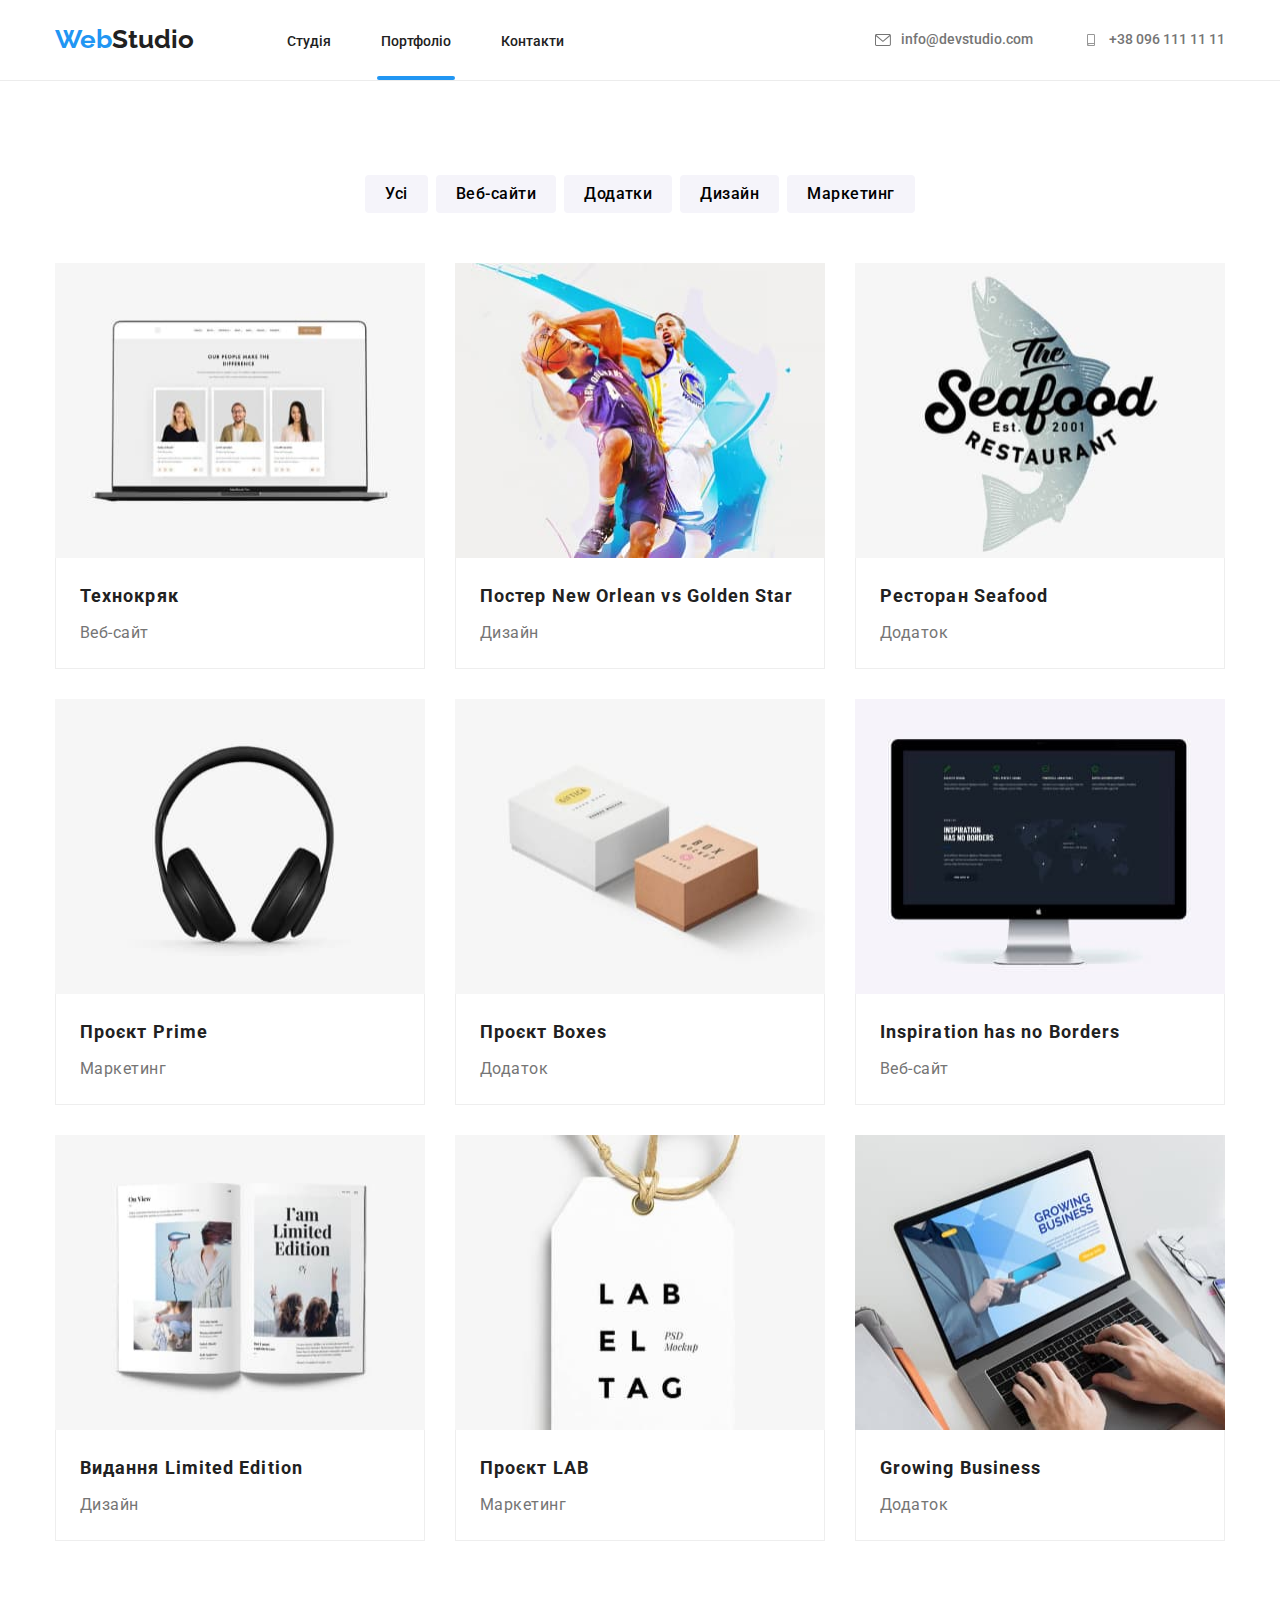
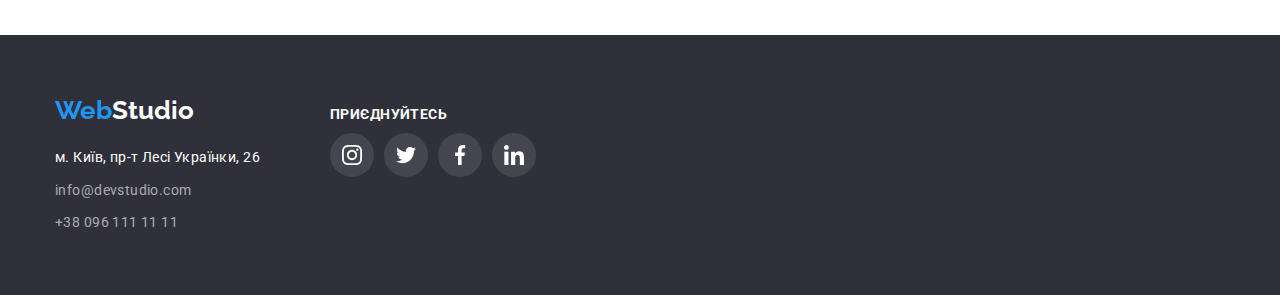
==== portfolio.html @ a3af1e42 "copy from homework5" ====
<!DOCTYPE html>
<html lang="uk">
  <head>
    <meta charset="UTF-8" />
    <meta http-equiv="X-UA-Compatible" content="IE=edge" />
    <meta name="viewport" content="width=device-width, initial-scale=1.0" />
    <link rel="preconnect" href="https://fonts.googleapis.com" />
    <link rel="preconnect" href="https://fonts.gstatic.com" crossorigin />
    <link
      href="https://fonts.googleapis.com/css2?family=Raleway:wght@700&family=Roboto:wght@400;500;700;900&display=swap"
      rel="stylesheet"
    />
    <link
      rel="stylesheet"
      href="https://cdnjs.cloudflare.com/ajax/libs/modern-normalize/1.1.0/modern-normalize.css"
      integrity="sha512-Y0MM+V6ymRKN2zStTqzQ227DWhhp4Mzdo6gnlRnuaNCbc+YN/ZH0sBCLTM4M0oSy9c9VKiCvd4Jk44aCLrNS5Q=="
      crossorigin="anonymous"
      referrerpolicy="no-referrer"
    />
    <link rel="stylesheet" href="./css/styles.css" />
    <title>Портфоліо</title>
  </head>

  <body>
    <!-- Шапка сторінки -->
    <header class="topbar">
      <div class="container topbar-flex">
        <nav class="topbar-navigation">
          <!-- Логотип -->
          <a href="./index.html" class="logo link-options"
            ><span class="word-web">Web</span
            ><span class="studio-header">Studio</span></a
          >
          <!-- Навігація по сторінці -->
          <ul class="topbar-navigation-list">
            <li class="topbar-navigation-group">
              <a
                href="./index.html"
                class="link-options topbar-navigation-link hover-transition"
                >Студія</a
              >
            </li>
            <li class="topbar-navigation-group">
              <a
                href="./portfolio.html"
                class="link-options topbar-navigation-link hover-transition active-porfolio"
                >Портфоліо</a
              >
            </li>
            <li class="topbar-navigation-group">
              <a
                href="#"
                class="link-options topbar-navigation-link hover-transition"
                >Контакти</a
              >
            </li>
          </ul>
        </nav>
        <ul class="topbar-contacts-list">
          <li class="topbar-contacts-group">
            <a
              href="mailto:info@devstudio.com"
              class="link-options topbar-contacts-link hover-transition"
            >
              <svg class="topbar-contacts-icon" width="16" height="12">
                <use href="./images/icomoon/symbol-defs.svg#icon-mail"></use>
              </svg>
              info@devstudio.com</a
            >
          </li>
          <li class="topbar-contacts-group">
            <a
              href="tel:+380961111111"
              class="link-options topbar-contacts-link hover-transition"
            >
              <svg class="topbar-contacts-icon" width="16" height="12">
                <use href="./images/icomoon/symbol-defs.svg#icon-tel"></use>
              </svg>
              +38 096 111 11 11</a
            >
          </li>
        </ul>
      </div>
    </header>
    <!-- Основний контент сторінки -->
    <main>
      <section class="section">
        <div class="container">
          <h1 class="hidden">Портфоліо</h1>
          <ul class="flex-list porfolio-btn-list">
            <li class="porfolio-btn-grop">
              <button type="button" class="portfolio-btn hover-transition">
                Усі
              </button>
            </li>
            <li class="porfolio-btn-grop">
              <button type="button" class="portfolio-btn hover-transition">
                Веб-сайти
              </button>
            </li>
            <li class="porfolio-btn-grop">
              <button type="button" class="portfolio-btn hover-transition">
                Додатки
              </button>
            </li>
            <li class="porfolio-btn-grop">
              <button type="button" class="portfolio-btn hover-transition">
                Дизайн
              </button>
            </li>
            <li class="porfolio-btn-grop">
              <button type="button" class="portfolio-btn hover-transition">
                Маркетинг
              </button>
            </li>
          </ul>
          <ul class="porfolio-link-list">
            <li class="porfolio-link-group">
              <a href="#" class="link-options portfolio-links hover-transition">
                <div class="image-portfolio hover-transition">
                  <img
                    src="./image-porfolio/img-1.jpeg"
                    alt="image-porfolio"
                    width="370"
                    height="295"
                    class="porfolio-link-img"
                  />
                  <div class="image-overlay hover-transition">
                    <p>
                      Ресурс пропонує комплексні пропозиції з різним рівнем
                      функціоналу та сервісів. Все це дозволить відвідувачу
                      отримати вичерпні відомості про компанію чи приватну
                      особу.
                    </p>
                  </div>
                </div>
                <div class="portfolio-tex-under-img">
                  <h2 class="porfolio-link-title">Технокряк</h2>
                  <p class="porfolio-link-text">Веб-сайт</p>
                </div>
              </a>
            </li>
            <li class="porfolio-link-group">
              <a href="#" class="link-options portfolio-links hover-transition">
                <div class="image-portfolio hover-transition">
                  <img
                    src="./image-porfolio/img-2.jpeg"
                    alt="image-porfolio"
                    width="370"
                    height="295"
                    class="porfolio-link-img"
                  />
                  <div class="image-overlay hover-transition">
                    <p>
                      Ресурс пропонує комплексні пропозиції з різним рівнем
                      функціоналу та сервісів. Все це дозволить відвідувачу
                      отримати вичерпні відомості про компанію чи приватну
                      особу.
                    </p>
                  </div>
                </div>
                <div class="portfolio-tex-under-img">
                  <h2 class="porfolio-link-title">
                    Постер New Orlean vs Golden Star
                  </h2>
                  <p class="porfolio-link-text">Дизайн</p>
                </div>
              </a>
            </li>
            <li class="porfolio-link-group">
              <a href="#" class="link-options portfolio-links hover-transition">
                <div class="image-portfolio hover-transition">
                  <img
                    src="./image-porfolio/img-3.jpeg"
                    alt="image-porfolio"
                    width="370"
                    height="295"
                    class="porfolio-link-img"
                  />
                  <div class="image-overlay hover-transition">
                    <p>
                      Ресурс пропонує комплексні пропозиції з різним рівнем
                      функціоналу та сервісів. Все це дозволить відвідувачу
                      отримати вичерпні відомості про компанію чи приватну
                      особу.
                    </p>
                  </div>
                </div>
                <div class="portfolio-tex-under-img">
                  <h2 class="porfolio-link-title">Ресторан Seafood</h2>
                  <p class="porfolio-link-text">Додаток</p>
                </div>
              </a>
            </li>
            <li class="porfolio-link-group">
              <a href="#" class="link-options portfolio-links hover-transition">
                <div class="image-portfolio hover-transition">
                  <img
                    src="./image-porfolio/img-4.jpeg"
                    alt="image-porfolio"
                    width="370"
                    height="295"
                    class="porfolio-link-img"
                  />
                  <div class="image-overlay hover-transition">
                    <p>
                      Ресурс пропонує комплексні пропозиції з різним рівнем
                      функціоналу та сервісів. Все це дозволить відвідувачу
                      отримати вичерпні відомості про компанію чи приватну
                      особу.
                    </p>
                  </div>
                </div>
                <div class="portfolio-tex-under-img">
                  <h2 class="porfolio-link-title">Проєкт Prime</h2>
                  <p class="porfolio-link-text">Маркетинг</p>
                </div>
              </a>
            </li>
            <li class="porfolio-link-group">
              <a href="#" class="link-options portfolio-links hover-transition">
                <div class="image-portfolio hover-transition">
                  <img
                    src="./image-porfolio/img-5.jpeg"
                    alt="image-porfolio"
                    width="370"
                    height="295"
                    class="porfolio-link-img"
                  />
                  <div class="image-overlay hover-transition">
                    <p>
                      Ресурс пропонує комплексні пропозиції з різним рівнем
                      функціоналу та сервісів. Все це дозволить відвідувачу
                      отримати вичерпні відомості про компанію чи приватну
                      особу.
                    </p>
                  </div>
                </div>
                <div class="portfolio-tex-under-img">
                  <h2 class="porfolio-link-title">Проєкт Boxes</h2>
                  <p class="porfolio-link-text">Додаток</p>
                </div>
              </a>
            </li>
            <li class="porfolio-link-group">
              <a href="#" class="link-options portfolio-links hover-transition">
                <div class="image-portfolio hover-transition">
                  <img
                    src="./image-porfolio/img-6.jpeg"
                    alt="image-porfolio"
                    width="370"
                    height="295"
                    class="porfolio-link-img"
                  />
                  <div class="image-overlay hover-transition">
                    <p>
                      Ресурс пропонує комплексні пропозиції з різним рівнем
                      функціоналу та сервісів. Все це дозволить відвідувачу
                      отримати вичерпні відомості про компанію чи приватну
                      особу.
                    </p>
                  </div>
                </div>
                <div class="portfolio-tex-under-img">
                  <h2 class="porfolio-link-title">
                    Inspiration has no Borders
                  </h2>
                  <p class="porfolio-link-text">Веб-сайт</p>
                </div>
              </a>
            </li>
            <li class="porfolio-link-group">
              <a href="#" class="link-options portfolio-links hover-transition">
                <div class="image-portfolio hover-transition">
                  <img
                    src="./image-porfolio/img-7.jpeg"
                    alt="image-porfolio"
                    width="370"
                    height="295"
                    class="porfolio-link-img"
                  />
                  <div class="image-overlay hover-transition">
                    <p>
                      Ресурс пропонує комплексні пропозиції з різним рівнем
                      функціоналу та сервісів. Все це дозволить відвідувачу
                      отримати вичерпні відомості про компанію чи приватну
                      особу.
                    </p>
                  </div>
                </div>
                <div class="portfolio-tex-under-img">
                  <h2 class="porfolio-link-title">Видання Limited Edition</h2>
                  <p class="porfolio-link-text">Дизайн</p>
                </div>
              </a>
            </li>
            <li class="porfolio-link-group">
              <a href="#" class="link-options portfolio-links hover-transition">
                <div class="image-portfolio hover-transition">
                  <img
                    src="./image-porfolio/img-8.jpeg"
                    alt="image-porfolio"
                    width="370"
                    height="295"
                    class="porfolio-link-img"
                  />
                  <div class="image-overlay hover-transition">
                    <p>
                      Ресурс пропонує комплексні пропозиції з різним рівнем
                      функціоналу та сервісів. Все це дозволить відвідувачу
                      отримати вичерпні відомості про компанію чи приватну
                      особу.
                    </p>
                  </div>
                </div>
                <div class="portfolio-tex-under-img">
                  <h2 class="porfolio-link-title">Проєкт LAB</h2>
                  <p class="porfolio-link-text">Маркетинг</p>
                </div>
              </a>
            </li>
            <li class="porfolio-link-group">
              <a href="#" class="link-options portfolio-links hover-transition">
                <div class="image-portfolio hover-transition">
                  <img
                    src="./image-porfolio/img-9.jpeg"
                    alt="image-porfolio"
                    width="370"
                    height="295"
                    class="porfolio-link-img"
                  />
                  <div class="image-overlay hover-transition">
                    <p>
                      Ресурс пропонує комплексні пропозиції з різним рівнем
                      функціоналу та сервісів. Все це дозволить відвідувачу
                      отримати вичерпні відомості про компанію чи приватну
                      особу.
                    </p>
                  </div>
                </div>
                <div class="portfolio-tex-under-img">
                  <h2 class="porfolio-link-title">Growing Business</h2>
                  <p class="porfolio-link-text">Додаток</p>
                </div>
              </a>
            </li>
          </ul>
        </div>
      </section>
    </main>

    <!-- Підвал сторінки -->
    <footer class="basement">
      <div class="container basement-container">
        <div class="basement-logo-con">
          <a href="./index.html" class="logo link-options logo-basement"
            ><span class="word-web">Web</span
            ><span class="studio-footer">Studio</span></a
          >
          <address class="basement-adress-section">
            <ul class="basement-list">
              <li class="basement-group">
                <a
                  href="https://goo.gl/maps/L8f5SfHQkq7jRVht7"
                  class="link-options basement-address hover-transition"
                  >м. Київ, пр-т Лесі Українки, 26
                </a>
              </li>
              <li class="basement-group">
                <a
                  href="mailto:info@devstudio.com"
                  class="link-options basement-contacts hover-transition"
                  >info@devstudio.com
                </a>
              </li>
              <li class="basement-group">
                <a
                  href="tel:+380961111111"
                  class="link-options basement-contacts hover-transition"
                  >+38 096 111 11 11
                </a>
              </li>
            </ul>
          </address>
        </div>
        <div class="basement-icon-group">
          <p class="basement-soc our-features-title">приєднуйтесь</p>
          <ul class="soc-group">
            <li class="soc-list">
              <a
                href="#"
                class="link-options basement-social-link hover-transition"
              >
                <svg class="social-link-icon" width="20" height="20">
                  <use
                    href="./images/icomoon/symbol-defs.svg#icon-instagram"
                  ></use>
                </svg>
              </a>
            </li>
            <li class="soc-list">
              <a
                href="#"
                class="link-options basement-social-link hover-transition"
              >
                <svg class="social-link-icon" width="20" height="20">
                  <use
                    href="./images/icomoon/symbol-defs.svg#icon-twitter"
                  ></use>
                </svg>
              </a>
            </li>
            <li class="soc-list">
              <a
                href="#"
                class="basement-social-link link-options hover-transition"
              >
                <svg class="social-link-icon" width="20" height="20">
                  <use
                    href="./images/icomoon/symbol-defs.svg#icon-facebook"
                  ></use>
                </svg>
              </a>
            </li>
            <li class="soc-list">
              <a
                href="#"
                class="basement-social-link link-options hover-transition"
              >
                <svg class="social-link-icon" width="20" height="20">
                  <use
                    href="./images/icomoon/symbol-defs.svg#icon-linkedin"
                  ></use>
                </svg>
              </a>
            </li>
          </ul>
        </div>
      </div>
    </footer>
  </body>
</html>
---- css/styles.css ----
/* ---------------------------------- COLORS --------------------------------- */
:root{
    --primery-text-color: #212121;
    --additional-text-color: #FFFFFF;
    --paragraph-tex-color: #757575;
    --text-hover-color: #2196F3;
    --footer-contact-color: rgba(255, 255, 255, 0.6);
    --background-color: #ffffff;
    --background-color-additional: #2f303a;
    --background-color-special: #F5F4FA;
    --social-main-color: #AFB1B8;
}

/* ------------- body+logo+head+footer (тіло+логотип+шапка+підвал) ----------- */
/* ----- body (тіло) -----*/
body {
    background-color: #FFFFFF;
    font-family: 'Roboto', sans-serif;
    color: var(--primery-text-color);
}

.hidden{
    position: absolute;
    white-space: nowrap;
    width: 1px;
    height: 1px;
    overflow: hidden;
    border: 0;
    padding: 0;
    clip: rect(0 0 0 0);
    clip-path: inset(50%);
    margin: -1px;
}

.is-hidden{
    visibility: hidden;
    opacity: 0;
    pointer-events: none;
}

/* links option (налаштування для посилать) */
.link-options {
    text-decoration: none;
}

h1,h2,h3,h4,h5,p,ul {
    margin: 0;
}

ul,ol{
    margin: 0;
    padding-left: 0;
}

.container{
    width: 1200px;
    padding-left: 15px;
    padding-right: 15px;
    margin: 0 auto;
}

.hover-transition {
    transition-duration: 250ms;
    transition-timing-function: cubic-bezier(0.4, 0, 0.2, 1);
}

/* .active{} */

/* ---------------------------------- LOGO ----------------------------------- */
/* "web" and "studio" style logo (in header and footer) */
.logo {
    font-family: 'Raleway', sans-serif;
    padding-top: 24px;
    padding-bottom: 25px;
}

/* options font LOGO (located in header and footer) */
.word-web,
.studio-header,
.studio-footer{
    font-weight: 700;
    font-size: 26px;
    line-height: 1.19;
}

/* options for tex "web" in logo */
.word-web {
    color: var(--text-hover-color);
}
/* options for tex "studio" in header logo */
.studio-header {
    color: var(--primery-text-color);
}
/* options for tex "studio" in footer logo */
.studio-footer {
    color: var(--additional-text-color);
}

/* ---------------------------- footer logo option --------------------------- */
.logo-basement {
    padding: 0;
}

/* =========================== HEADER (шапка сайта) ========================== */
/* header navigation options (налаштування шапки) */
.topbar { 
    border-bottom: 1px solid #ECECEC;
}

.topbar-flex {
    box-sizing: border-box;
    display: flex;
    justify-content: center;
}

.topbar-navigation-link, 
.topbar-contacts-link {
    font-weight: 500;
    font-size: 14px;
    line-height: 1.14;
}

.topbar-contacts-link{
    display: flex;
    align-items: center;
}

.topbar-navigation-list,
.topbar-contacts-list{
    list-style: none;
    display: flex;
}

/* ---------------------------- header navigation ---------------------------- */
/* header navigation section options (налаштування секції навігації) */
.topbar-navigation{
    display: inline-flex;
    justify-content: center;
}

.topbar-navigation-list{
    gap: 50px;
    margin-left: 93px;
}

/* header navigation list options (налаштування списку навігації) */
.topbar-navigation-group {
    margin-top: 32px;
}

/* header navigation link options (налаштування рядків списку навігації) */
.topbar-navigation-link{
    color: var(--primery-text-color);
    padding-top: 32px;
    padding-bottom: 32px;

    position: relative;
}
.topbar-navigation-link:hover,
.topbar-navigation-link:focus{
    color: var(--text-hover-color);
}

.active-main::after{
    content: '';
    position: absolute;
    bottom: 1px;
    left: -3px;
    width: 48px;
    height: 4px;
    background-color: var(--text-hover-color);
    border-radius: 2px;
}

.active-porfolio::after{
    content: '';
    position: absolute;
    bottom: 1px;
    left: -4px;
    width: 78px;
    height: 4px;
    background-color: var(--text-hover-color);
    border-radius: 2px;
}

/* ----------------------------- header contacts ----------------------------- */
.topbar-contacts-list{
    gap: 50px;
    margin-left: auto;
}

/* header contacts list options (налаштування списку контактів) */
.topbar-contacts-group {
    display: flex;
}

/* header contacts color and hover (налаштування контактів в шапці) */
.topbar-contacts-link {
    color: var(--paragraph-tex-color);
    padding-top: 32px;
    padding-bottom: 32px;
    fill: var(--paragraph-tex-color);
}
.topbar-contacts-link:focus ,
.topbar-contacts-link:hover {
    color: var(--text-hover-color);
    fill: var(--text-hover-color);
}

.topbar-contacts-icon{
margin-right: 10px;
}



/* -====================== FOOTER section (підвал сайту) ======================*/
/* footer section options (налаштування підвалу) */
.basement {
    background-color: var(--background-color-additional);
    padding-top: 60px;
    padding-bottom: 60px;
}

/* footer list options (налаштування списку в підвалі) */
.basement-list {
    display: inline;
    list-style: none;
}

.basement-logo {
    margin-bottom: 30px;
}

.basement-group{
    display: block;
    margin-bottom: 9px;
}

.basement-group:last-child{
    margin-bottom: 0;
}

/* footer address options (налаштування адреси в підвалі) */
.basement-address,
.basement-contacts{
    font-style: normal;
    font-weight: 400;
    font-size: 14px;
    line-height: 1.71;
    letter-spacing: 0.03em;
}

.basement-address{
    color: var(--additional-text-color);
}
.basement-address:hover,
.basement-address:focus {
    color: var(--text-hover-color);
}

/* footer contacts options (налаштування контактів в підвалі) */
.basement-contacts {
    color: var(--footer-contact-color);
}
.basement-contacts:hover,
.basement-contacts:focus {
    color: var(--text-hover-color);
}

.basement-container {
    display: flex;
    align-items: baseline;
}

.basement-adress-section {
    margin-top: 20px;
}

.basement-soc {
    color: var(--additional-text-color);
    margin-bottom: 20px;
}

.basement-icon-group {
    display: block;
    width: 206px;
    height: 80px;
    margin-left: 70px;
}

.basement-social-link{
    display: flex;
    justify-content: center;
    align-items: center;
    width: 44px;
    height: 44px;
    border-radius: 50%;
    background-color: rgba(255, 255, 255, 0.1);;
    fill: var(--additional-text-color);
}

.basement-social-link:hover,
.basement-social-link:focus{
    background-color: var(--text-hover-color);
}


/* ++++++++++++++ main index.html (основний контент index.html) ++++++++++++++ */
/* =========================== HERO section (герой) ===========================*/
.hero { 
    background-color: var(--background-color-additional);
    background-image: linear-gradient(rgba(47, 48, 58, 0.4) , rgba(47, 48, 58, 0.4) ) , url(../images/hero-bg.jpeg);
    background-size: 1600px;
    background-repeat: no-repeat;
    background-position: center;
/*     background-size: cover; */
    padding-top: 200px;
    padding-bottom: 200px;
}

/* .hero-container{} */

.hero-title {
    color: var(--additional-text-color);
    font-weight: 900;
    font-size: 44px;
    line-height: 1.36;
    text-align: center;
    letter-spacing: 0.06em;
    text-transform: uppercase;
    /* position */
    max-width: 696px;
    margin: 0 auto;
    margin-bottom: 30px;
}

.hero-div-btn {
    display: flex;
    justify-content: center;
}

.hero-button {
    color: var(--additional-text-color);
    background: var(--text-hover-color);
    cursor: pointer;
    font-family: inherit;
    font-weight: 700;
    font-size: 16px;
    line-height: 1.87;
    letter-spacing: 0.06em;
    text-align: center;
    height: 50px;
    width: 220px;
    border-radius: 4px;
    border-style: none;
    /* position */
    position: relative;
    overflow: hidden;
}
.hero-button:hover,
.hero-button:focus{
    background: #188CE8;
    box-shadow: 0px 4px 4px rgba(0, 0, 0, 0.15);
    border-radius: 4px;
}

.backdrop {
    position: fixed;
    top: 0;
    left: 0;
    width: 100vw;
    height: 100vh;
    background: rgba(0, 0, 0, 0.2);
    transition: opacity 500ms cubic-bezier(0.11, 0, 0.5, 0) 0s, visibility 500ms cubic-bezier(0.11, 0, 0.5, 0) 0s;
    z-index: 10;
}

.modal-window {
    position: absolute;
    top: calc((100% - 581px) / 2);
    left: calc((100% - 528px) / 2);
    width: 528px;
    height: 581px;

    background-color: var(--additional-text-color);
    box-shadow: 0px 1px 3px rgba(0, 0, 0, 0.12), 0px 1px 1px rgba(0, 0, 0, 0.14), 0px 2px 1px rgba(0, 0, 0, 0.2);
    border-radius: 4px;
}

.close-button{
    position: absolute;
    top: 8px;
    right: 8px;

    border: 1px solid rgba(0, 0, 0, 0.1);
    background-color: var(--additional-text-color);
    border-radius: 50%;
    width: 30px;
    height: 30px;

    padding: 0;

}

/* -==================== our-features (текст під банером) ==================== */
.our-features {padding-top: 94px;}

.our-features-list{
    color: var(--primery-text-color);
    list-style: none;
    display: flex;
    gap: 30px;
}

.our-features-group {
    flex-basis: calc((100% - 90px) / 4);
}

.our-icons-group {
    width: 270px;
    height: 120px;
    border-radius: 4px;
    background-color: var(--background-color-special);
    display: flex;
    justify-content: center;
    align-items: center;
    margin-bottom: 30px;
}

.our-features-icon {
fill: var(--primery-text-color);
}

/* title options (налаштування назви) */
.our-features-title,
.img-label {
    font-weight: 700;
    font-size: 14px;
    line-height: 1.14;
    letter-spacing: 0.03em;
    text-transform: uppercase;
    margin-bottom: 10px;
}

/* paragraph options (налаштування параграфу) */
.our-features-text{
    color: var(--paragraph-tex-color);
    font-size: 14px;
    line-height: 1.71;
    letter-spacing: 0.03em;
}

/* ======================= img-section (чим займаємось) ======================= */

/* title in section 3 and 4  */
.img-section-title, 
.our-team-main-title, 
.partners-main-title{
    color: var(--primery-text-color);
    font-weight: 700;
    font-size: 36px;
    line-height: 1.16;
    text-align: center;
    letter-spacing: 0.03em;
    /* position */
    box-sizing: border-box;
    margin-bottom: 50px;
}

.img-section-picture {
    display: block;
}

.img-section-group {
    position: relative;
}

.img-position > .img-label {
    position: absolute;
    bottom: 0;
    margin: 0;
}

.img-label{
    color: var(--additional-text-color);
    display: flex;
    justify-content: center;
    align-items: center;
    background-color: rgba(47, 48, 58, 0.8);
    height: 70px;
    width: 370px;
}

/*  налаштування списку (list options) */
.img-section-list,
.our-team-list{
    display: flex;
    list-style: none;
    gap: 30px;
}

/* .img-section-picture{} */

/* =================== our team (ot) (наша команда) section =================== */
.our-team {
    background-color: var(--background-color-special);
}

/* .our-team-main-title {} */

/* .our-team-title {} */
/* .our-team-list{} */

.our-team-group{
    margin: 0 auto;
    background-color: var(--additional-text-color);
    width: calc((100% - 90px) / 4);
    box-shadow: 0px 1px 3px rgba(0, 0, 0, 0.12), 0px 1px 1px rgba(0, 0, 0, 0.14), 0px 2px 1px rgba(0, 0, 0, 0.2);
    border-radius: 0px 0px 4px 4px;
}

.our-team-img {
    display: block;
}

.our-team-text {
    padding: 30px 0;
}

.our-team-title {
    color: var(--primery-text-color);
    font-weight: 500;
    font-size: 16px;
    line-height: 1.18;
    text-align: center;
    letter-spacing: 0.03em;
    margin-bottom: 10px;
}

.our-team-p {
    color: var(--paragraph-tex-color);
    font-size: 16px;
    line-height: 1.18;
    text-align: center;
    letter-spacing: 0.03em;
    margin-bottom: 16px;
}

.soc-group {
    display: flex;
    justify-content: center;
    gap: 10px;
}

.soc-list {
    list-style: none;
    display: contents;
}

.social-link{
    display: flex;
    justify-content: center;
    align-items: center;
    width: 44px;
    height: 44px;
    border-radius: 50%;
    fill: var(--social-main-color);
}

.social-link:hover,
.social-link:focus{
    background-color: var(--text-hover-color);
    fill: var(--additional-text-color);
}

/* нижче наведено ту саму функцію хіба довшим шляхом, тобто додатковими рядками */
/* .social-link:hover,
.social-link:focus{
    background-color: var(--text-hover-color);
}

.social-link:hover social-link-icon,
.social-link:focus social-link-icon{
fill: var(--additional-text-color);
} */

.section {
    padding-top: 94px;
    padding-bottom: 94px;
}

/* =================== partners (наша команда) section =================== */
.partners-group{
    list-style: none;
    display: flex;
    justify-content: center;
    gap: 30px;
}

/* .partners-list{} */

.partners-link{
    display: flex;
    justify-content: center;
    align-items: center;
    box-sizing: border-box;
    border: 1px solid var(--social-main-color);
    border-radius: 4px;
    width: 170px;
    height: 92px;
    fill: var(--social-main-color);
}

.partners-link:hover, 
.partners-link:focus{
    fill: var(--text-hover-color);
    border: 1px solid var(--text-hover-color);
}

/* .partners-icon{} */


/* ++++++++++++++++++++++++++ PAGE 2 portfolio.html +++++++++++++++++++++++++  */
/* ---------- main potfolio.html (основний контент portfolio.html) ----------  */

/* button list options (налаштування списка кнопок) */
.porfolio-btn-list{
    list-style: none;
    display: flex;
    justify-content: center;
    gap: 8px;
    margin-bottom: 50px;     
}

/* .porfolio-btn-grop {} */

/* button options (налаштування кнопки) */
.portfolio-btn {
    background-color: var(--background-color-special);
    cursor: pointer;
    font-family: inherit;
    font-weight: 500;
    font-size: 16px;
    line-height: 1.62;
    text-align: center;
    letter-spacing: 0.03em;
    /* btn style */
    border-style: none;
    border-radius: 4px;
    height: 38px;
    padding-left: 20px;
    padding-right: 20px;
}
.portfolio-btn:hover,
.portfolio-btn:focus{
    background-color: var(--text-hover-color);
    color: var(--additional-text-color);
    box-shadow: 0px 3px 1px rgba(0, 0, 0, 0.1), 0px 1px 2px rgba(0, 0, 0, 0.08), 0px 2px 2px rgba(0, 0, 0, 0.12);
    border-radius: 4px;
}

/* .nav-btn {} */

/* ============================ porfolio-link-list ============================ */
.porfolio-link-list {
    list-style: none;
    display: flex;
    flex-wrap: wrap;
    gap: 30px;
}

.porfolio-link-group {
    flex-basis: calc((100% - 60px)/3);
}

.portfolio-links{
    display: block;
}

.portfolio-links:hover, 
.portfolio-links:focus{
box-shadow: 0px 1px 1px rgba(0, 0, 0, 0.12), 0px 4px 4px rgba(0, 0, 0, 0.06), 1px 4px 6px rgba(0, 0, 0, 0.16);
}

.image-portfolio{
    position: relative;
    overflow: hidden;
}

.image-portfolio:hover .image-overlay{
transform: translatex(0);
}

.image-overlay {
    position: absolute;
    top: 0;
    left: 0;
    width: 100%;
    height: 100%;

    padding: 63px 24px;
    font-family: sans-serif;
    font-size: 18px;
    line-height: 1.5;
    color: var(--additional-text-color);
    background-color:  rgba(33, 150, 243, 0.9);

    transform: translateY(100%);
    transition: transform 250ms ease;
}



.porfolio-link-img {
    display: block;
}

.porfolio-link-title{
    color: var(--primery-text-color);
    font-weight: 700;
    font-size: 18px;
    line-height: 2;
    letter-spacing: 0.06em;
}

.portfolio-tex-under-img{
    border-bottom:1px solid #EEEEEE;
    border-left:1px solid #EEEEEE;
    border-right:1px solid #EEEEEE;
    padding: 20px 24px;
}

.porfolio-link-text{
    color: var(--paragraph-tex-color);
    font-size: 16px;
    line-height: 1.87;
    letter-spacing: 0.03em;
    margin-top: 4px;
}
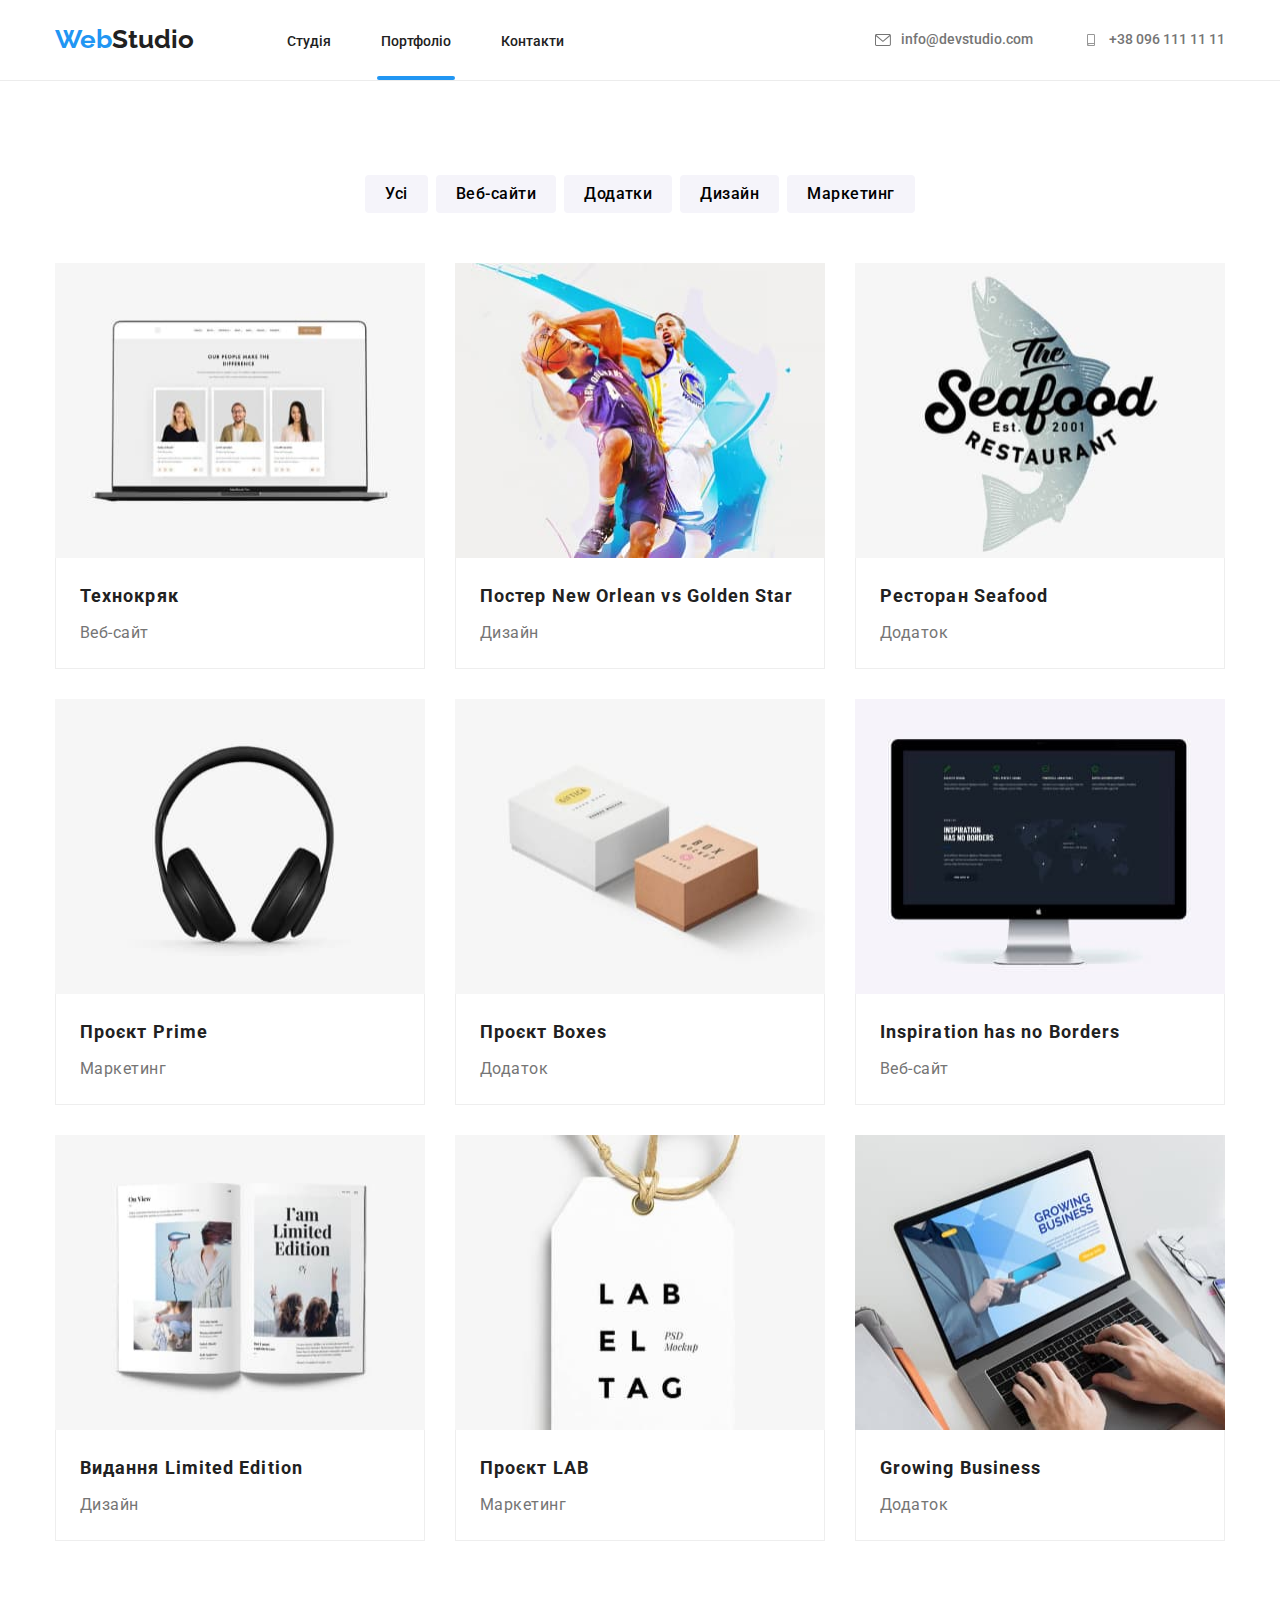
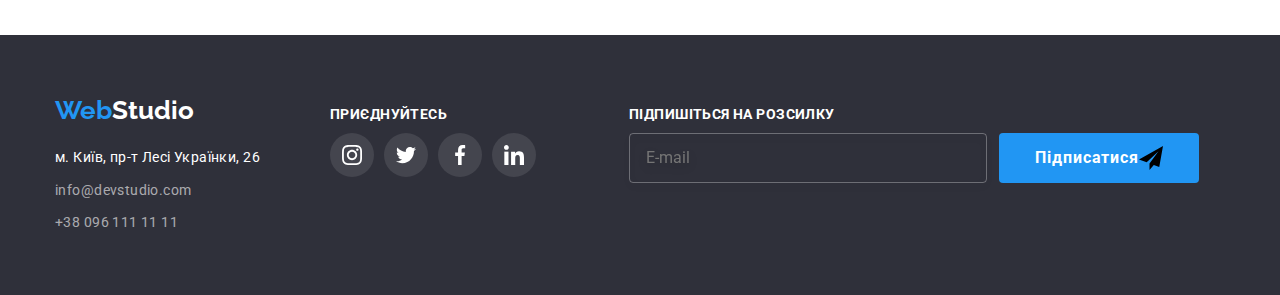
==== commit 0395c694: "footer portfolio update" ====
--- a/portfolio.html
+++ b/portfolio.html
@@ -436,6 +436,34 @@
             </li>
           </ul>
         </div>
+        <div class="basement-email-group">
+          <p class="basement-soc our-features-title">підпишіться на розсилку</p>
+          <div class="basement-label-container">
+            <label class="basement-label">
+              <input
+                class="basement-input"
+                type="email"
+                name="email"
+                placeholder="E-mail"
+                id="user_email"
+              />
+            </label>
+            <button
+              type="submit"
+              class="basement-btn-submit hero-button hover-transition"
+            >
+              Підписатися<svg
+                class="basement-button-icon"
+                width="24"
+                height="24"
+              >
+                <use
+                  href="./images/icomoon/symbol-defs.svg#icon-icon-send"
+                ></use>
+              </svg>
+            </button>
+          </div>
+        </div>
       </div>
     </footer>
   </body>
--- a/css/styles.css
+++ b/css/styles.css
@@ -304,6 +304,49 @@
     background-color: var(--text-hover-color);
 }
 
+.basement-email-group {
+    display: block;
+    width: 570px;
+    height: 86px;
+    margin-left: 93px;
+}
+
+.basement-label-container {
+    display: flex;
+
+}
+
+/* .basement-label{} */
+
+.basement-input{
+    background-color: transparent;
+    font-style: sans-serif;
+    font-size: 16px;
+    line-height: 1.25;
+    letter-spacing: 0.003em;
+
+    align-content: center;
+    height: 50px;
+    width: 358px;
+
+    border: 1px solid rgba(255, 255, 255, 0.3);
+    filter: drop-shadow(0px 4px 4px rgba(0, 0, 0, 0.15));
+    border-radius: 4px;
+    margin-right: 12px;
+
+    padding-left: 16px;
+}
+
+.basement-btn-submit{
+    display: flex;
+    align-content: center;
+    justify-content: center;
+    align-items: center;
+    max-width: 200px;
+    padding: 0 24px;
+}
+
+/* .basement-button-icon{} */
 
 /* ++++++++++++++ main index.html (основний контент index.html) ++++++++++++++ */
 /* =========================== HERO section (герой) ===========================*/
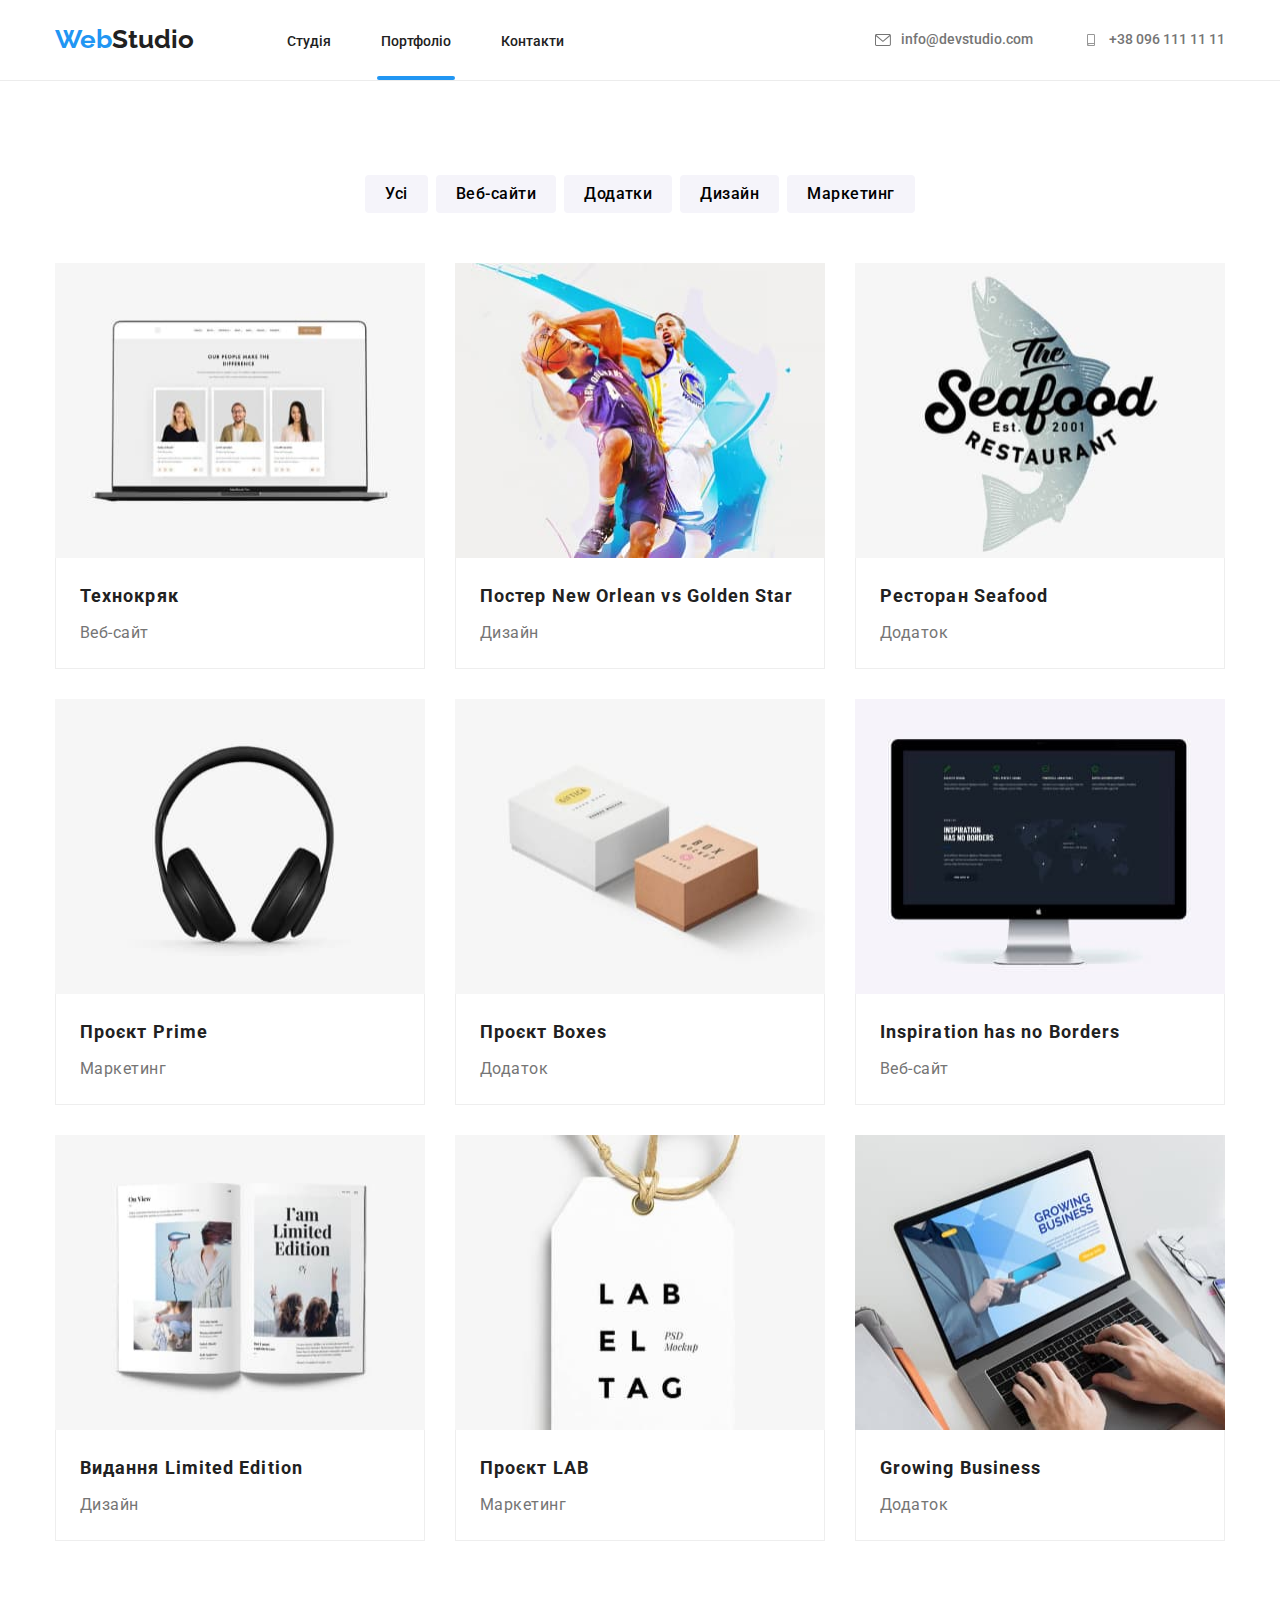
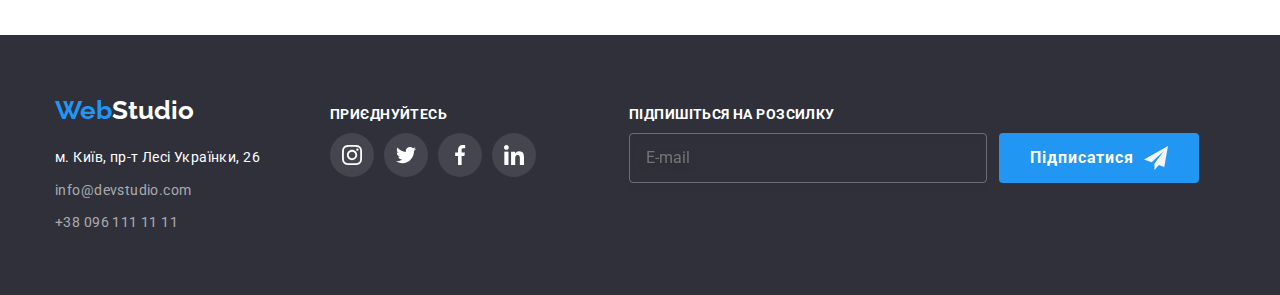
==== commit 71798204: "upd" ====
--- a/portfolio.html
+++ b/portfolio.html
@@ -436,7 +436,7 @@
             </li>
           </ul>
         </div>
-        <div class="basement-email-group">
+        <form class="basement-email-group" name="signup_form" autocomplete="on">
           <p class="basement-soc our-features-title">підпишіться на розсилку</p>
           <div class="basement-label-container">
             <label class="basement-label">
@@ -463,7 +463,7 @@
               </svg>
             </button>
           </div>
-        </div>
+        </form>
       </div>
     </footer>
   </body>
--- a/css/styles.css
+++ b/css/styles.css
@@ -344,9 +344,12 @@
     align-items: center;
     max-width: 200px;
     padding: 0 24px;
-}
-
-/* .basement-button-icon{} */
+    gap: 10px;
+}
+
+.basement-button-icon{
+    fill: var(--background-color-special);
+}
 
 /* ++++++++++++++ main index.html (основний контент index.html) ++++++++++++++ */
 /* =========================== HERO section (герой) ===========================*/
@@ -420,14 +423,16 @@
 
 .modal-window {
     position: absolute;
-    top: calc((100% - 581px) / 2);
-    left: calc((100% - 528px) / 2);
+    top: 50%;
+    left: 50%;
+    transform: translate(-50%, -50%);
     width: 528px;
-    height: 581px;
 
     background-color: var(--additional-text-color);
     box-shadow: 0px 1px 3px rgba(0, 0, 0, 0.12), 0px 1px 1px rgba(0, 0, 0, 0.14), 0px 2px 1px rgba(0, 0, 0, 0.2);
     border-radius: 4px;
+
+    padding: 40px;
 }
 
 .close-button{
@@ -442,8 +447,181 @@
     height: 30px;
 
     padding: 0;
-
-}
+    display: flex;
+    justify-content: center;
+    align-items: center;
+
+    cursor: pointer;
+}
+.close-button:hover .modal-icon{
+    fill: var(--text-hover-color);
+}
+
+.modal-title{
+    text-align: center;
+    font-family: sans-serif;
+    font-weight: 700;
+    font-size: 20px;
+    line-height: 1.15;
+    letter-spacing: 0.03em;
+    color: var(--primery-text-color);
+
+    margin-bottom: 12px;
+}
+
+.modal-group{
+margin: 0;
+}
+
+.modal-list{
+    margin-bottom: 10px;
+    display: flex;
+    flex-direction: column;
+    gap: 4px;
+
+    font-family: sans-serif;
+    font-size: 12px;
+    line-height: 1.16;
+    letter-spacing: 0.01em;
+
+}
+.modal-list:last-child{
+    margin: 0;
+}
+
+.modal-label,
+.modal-comment::placeholder{
+    color: var(--paragraph-tex-color);    
+    font-family: sans-serif;
+    font-size: 12px;
+    line-height: 1.16;
+    letter-spacing: 0.01em;
+
+    fill: var(--primery-text-color);
+}
+
+.input-container{
+    fill: var(--primery-text-color);
+    position: relative;
+}
+
+/* .input-container:hover input,
+.input-container:focus input, 
+.input-container:hover .modal-input-icon,
+.input-container:focus .modal-input-icon{
+    border-color: var(--text-hover-color);
+    fill: var(--text-hover-color);
+} */
+
+
+.input-container input{
+    padding: 12px 16px;
+    padding-left: 42px;
+    height: 40px;
+    border: 1px solid rgba(33, 33, 33, 0.2);
+    border-radius: 4px;
+    width: 100%;
+}
+
+
+
+.modal-input:hover,
+.modal-input:focus,
+.modal-comment:hover,
+.modal-comment:focus,
+.modal-input:hover + .modal-input-icon,
+.modal-input:focus + .modal-input-icon
+{
+    border-color: var(--text-hover-color);
+    fill: var(--text-hover-color);
+}
+
+.modal-input-icon {
+    position: absolute;
+    top: 50%;
+    left: 15px;
+    transform: translateY(-50%);
+}
+
+.modal-comment{
+    height: 120px;
+    margin-bottom: 20px;
+    border: 1px solid rgba(33, 33, 33, 0.2);
+    border-radius: 4px;
+    resize: none;
+    padding: 12px 16px;
+}
+.modal-comment::placeholder {
+    color: rgba(117, 117, 117, 0.5);
+}
+
+/* .modal-licence{} */
+
+
+.licence-checkbox { 
+    display: flex;
+    align-items: center;
+    flex-direction: row;
+    justify-content: center;
+    margin-bottom: 30px;
+    position: relative;
+}
+
+.checkbox {
+    -webkit-appearance: none;
+    -moz-appearance: none;
+    appearance: none;
+}
+.custom-checkbox {
+    box-sizing: border-box;
+    width: 16px;
+    height: 15px;
+
+    position: relative;
+    margin-right: 7px;
+
+    border: 2px solid var(--primery-text-color);
+    border-radius: 2px;
+
+    fill: transparent;
+}
+.checkbox:checked + .custom-checkbox{
+    background-color: var(--text-hover-color);
+    border: none;
+    fill: var(--additional-text-color);
+}
+
+.checkbox-input-icon{
+    position: absolute;
+    top: 50%;
+    left: 50%;
+    transform: translate(-50%, -50%);
+}
+
+.licence-text{
+    font-family: sans-serif;
+    font-size: 14px;
+    line-height: 1.7;
+    letter-spacing: 0.03em;
+}
+
+.licence-text{
+    color: var(--paragraph-tex-color);
+}
+.licence{
+/*     text-decoration: underline; */
+    color: var(--text-hover-color);
+    margin: 0;
+    padding: 0;
+    border-bottom: 1px solid var(--text-hover-color);
+}
+
+.modal-container-btn{
+    display: flex;
+    justify-content: center;
+}
+
+/* .modal-submit-btn {} */
 
 /* -==================== our-features (текст під банером) ==================== */
 .our-features {padding-top: 94px;}
